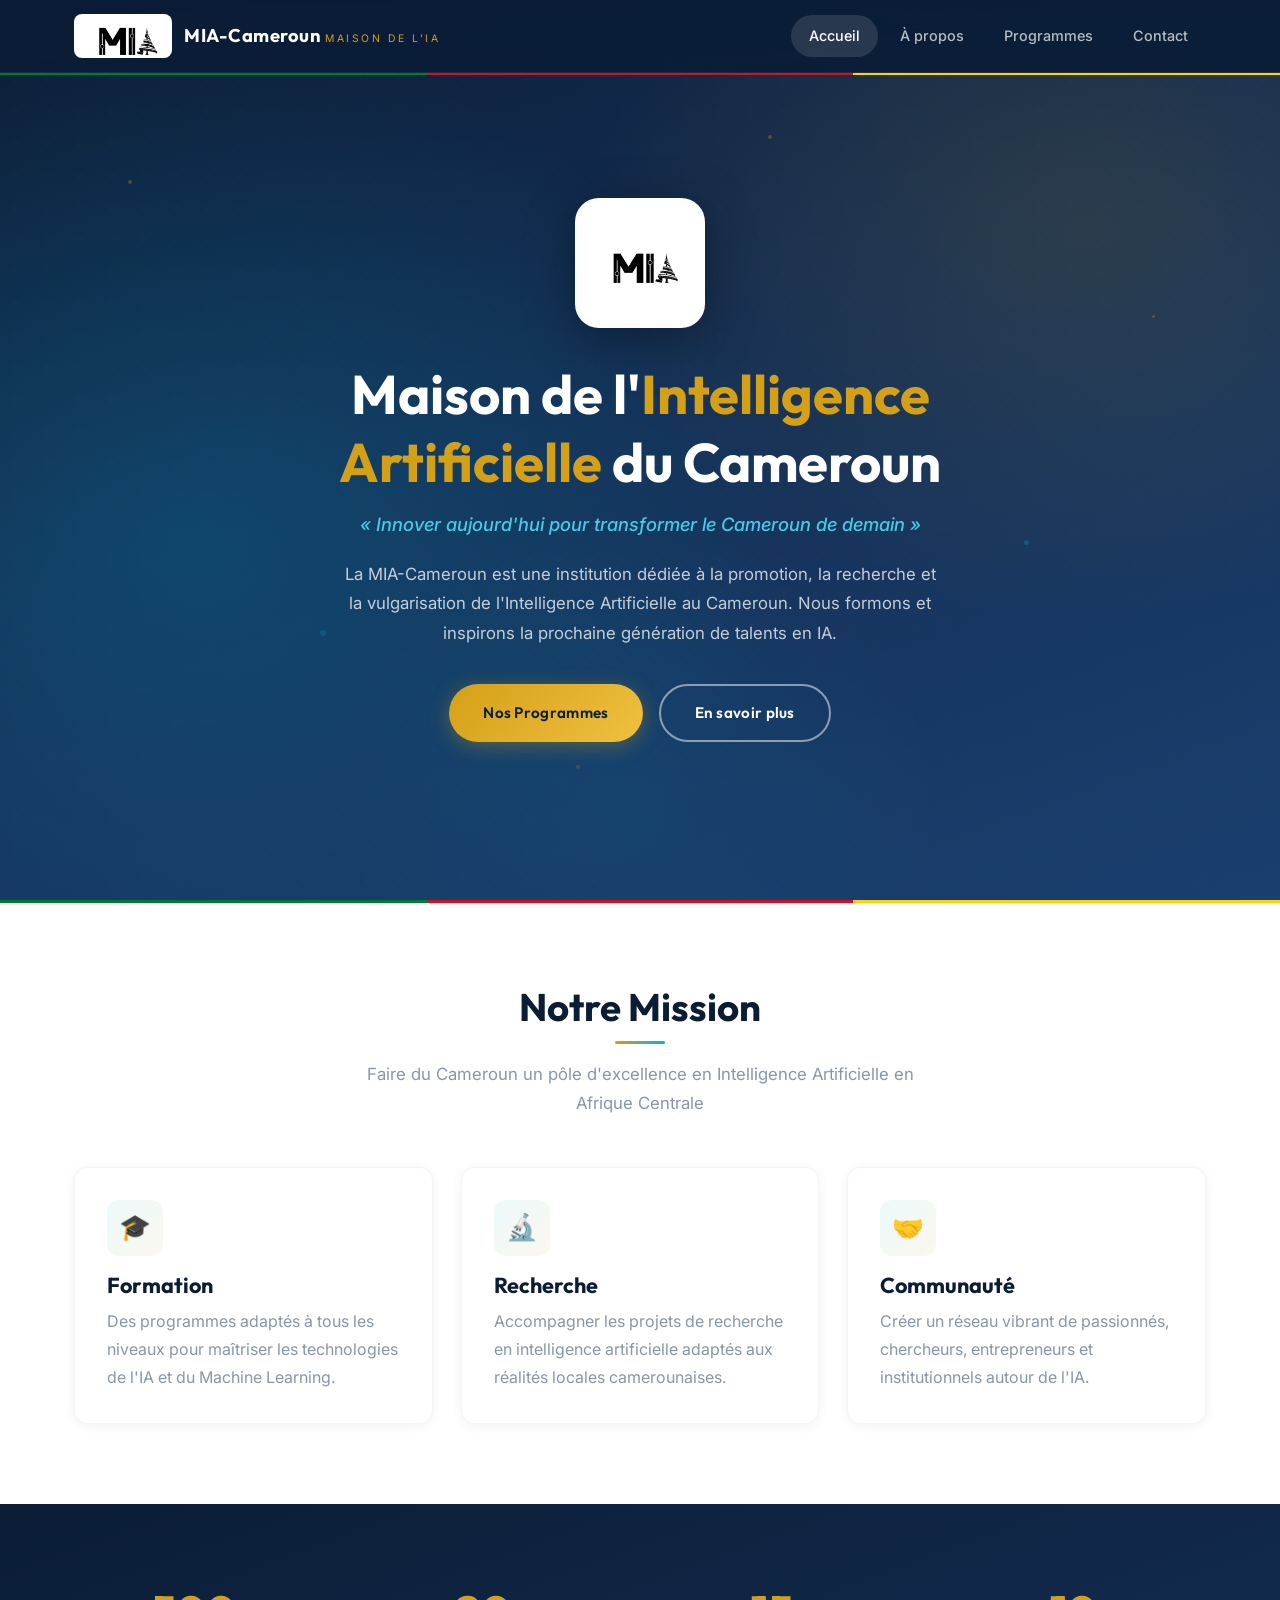
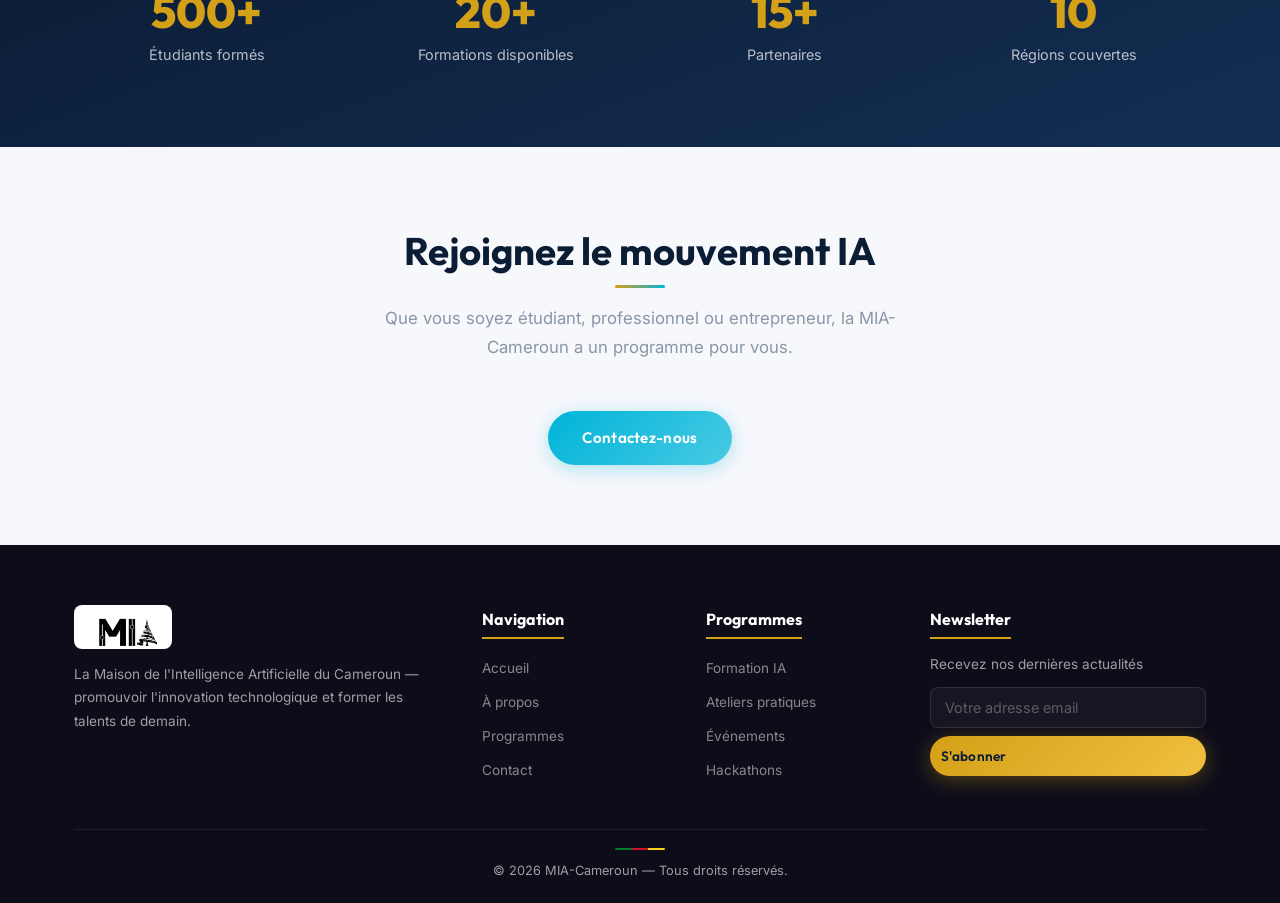
==== index.html @ fafa50e0 "ajajah" ====
<!DOCTYPE html>
<html lang="fr">

<head>
    <meta charset="UTF-8">
    <meta name="viewport" content="width=device-width, initial-scale=1.0">
    <meta name="description"
        content="MIA-Cameroun — Maison de l'Intelligence Artificielle du Cameroun. Promotion, formation et innovation en IA.">
    <title>MIA-Cameroun | Maison de l'Intelligence Artificielle du Cameroun</title>
    <link rel="stylesheet" href="css/style.css">
</head>

<body>

    <!-- Navbar -->
    <nav class="navbar">
        <div class="container">
            <a href="index.html" class="navbar-brand">
                <img src="logo.jpeg" alt="Logo MIA-Cameroun">
                <div class="brand-text">
                    <span class="name">MIA-Cameroun</span>
                    <span class="sub">Maison de l'IA</span>
                </div>
            </a>
            <div class="nav-links" id="navLinks">
                <a href="index.html" class="active">Accueil</a>
                <a href="a-propos.html">À propos</a>
                <a href="programmes.html">Programmes</a>
                <a href="contact.html">Contact</a>
            </div>
            <div class="hamburger" onclick="document.getElementById('navLinks').classList.toggle('active')">
                <span></span><span></span><span></span>
            </div>
        </div>
    </nav>
    <div class="tri-stripe tri-fixed">
        <div class="g"></div>
        <div class="r"></div>
        <div class="y"></div>
    </div>

    <!-- Hero -->
    <section class="hero">
        <div class="particles"><span></span><span></span><span></span><span></span><span></span><span></span></div>
        <div class="hero-inner">
            <img src="logo.jpeg" alt="Logo MIA-Cameroun" class="hero-logo">
            <h1>Maison de l'<span class="gold">Intelligence Artificielle</span> du Cameroun</h1>
            <p class="slogan">« Innover aujourd'hui pour transformer le Cameroun de demain »</p>
            <p class="desc">La MIA-Cameroun est une institution dédiée à la promotion, la recherche et la vulgarisation
                de l'Intelligence Artificielle au Cameroun. Nous formons et inspirons la prochaine génération de talents
                en IA.</p>
            <div class="hero-btns">
                <a href="programmes.html" class="btn btn-gold">Nos Programmes</a>
                <a href="a-propos.html" class="btn btn-outline">En savoir plus</a>
            </div>
        </div>
    </section>

    <div class="tri-stripe">
        <div class="g"></div>
        <div class="r"></div>
        <div class="y"></div>
    </div>

    <!-- Mission -->
    <section class="section">
        <div class="container">
            <div class="section-head">
                <h2>Notre Mission</h2>
                <div class="bar"></div>
                <p>Faire du Cameroun un pôle d'excellence en Intelligence Artificielle en Afrique Centrale</p>
            </div>
            <div class="grid-3">
                <div class="card">
                    <div class="card-icon">🎓</div>
                    <h3>Formation</h3>
                    <p>Des programmes adaptés à tous les niveaux pour maîtriser les technologies de l'IA et du Machine
                        Learning.</p>
                </div>
                <div class="card">
                    <div class="card-icon">🔬</div>
                    <h3>Recherche</h3>
                    <p>Accompagner les projets de recherche en intelligence artificielle adaptés aux réalités locales
                        camerounaises.</p>
                </div>
                <div class="card">
                    <div class="card-icon">🤝</div>
                    <h3>Communauté</h3>
                    <p>Créer un réseau vibrant de passionnés, chercheurs, entrepreneurs et institutionnels autour de
                        l'IA.</p>
                </div>
            </div>
        </div>
    </section>

    <!-- Stats -->
    <section class="section section-dark">
        <div class="container">
            <div class="stats-grid">
                <div class="stat">
                    <h3>500+</h3>
                    <p>Étudiants formés</p>
                </div>
                <div class="stat">
                    <h3>20+</h3>
                    <p>Formations disponibles</p>
                </div>
                <div class="stat">
                    <h3>15+</h3>
                    <p>Partenaires</p>
                </div>
                <div class="stat">
                    <h3>10</h3>
                    <p>Régions couvertes</p>
                </div>
            </div>
        </div>
    </section>

    <!-- CTA -->
    <section class="section section-alt" style="text-align:center;">
        <div class="container">
            <div class="section-head">
                <h2>Rejoignez le mouvement IA</h2>
                <div class="bar"></div>
                <p>Que vous soyez étudiant, professionnel ou entrepreneur, la MIA-Cameroun a un programme pour vous.</p>
            </div>
            <a href="contact.html" class="btn btn-cyan">Contactez-nous</a>
        </div>
    </section>

    <!-- Footer -->
    <footer class="footer">
        <div class="container">
            <div class="footer-grid">
                <div class="footer-brand">
                    <img src="logo.jpeg" alt="MIA-Cameroun">
                    <p>La Maison de l'Intelligence Artificielle du Cameroun — promouvoir l'innovation technologique et
                        former les talents de demain.</p>
                </div>
                <div>
                    <h4>Navigation</h4>
                    <ul>
                        <li><a href="index.html">Accueil</a></li>
                        <li><a href="a-propos.html">À propos</a></li>
                        <li><a href="programmes.html">Programmes</a></li>
                        <li><a href="contact.html">Contact</a></li>
                    </ul>
                </div>
                <div>
                    <h4>Programmes</h4>
                    <ul>
                        <li><a href="programmes.html">Formation IA</a></li>
                        <li><a href="programmes.html">Ateliers pratiques</a></li>
                        <li><a href="programmes.html">Événements</a></li>
                        <li><a href="programmes.html">Hackathons</a></li>
                    </ul>
                </div>
                <div>
                    <h4>Newsletter</h4>
                    <p style="font-size:.85rem;margin-bottom:10px;">Recevez nos dernières actualités</p>
                    <div class="footer-nl">
                        <input type="email" placeholder="Votre adresse email">
                        <button class="btn btn-gold"
                            style="width:100%;padding:11px;font-size:.85rem;">S'abonner</button>
                    </div>
                </div>
            </div>
            <div class="footer-bottom">
                <div class="footer-mini-tri"><span></span><span></span><span></span></div>
                <p>&copy; 2026 MIA-Cameroun — Tous droits réservés.</p>
            </div>
        </div>
    </footer>

</body>

</html>
---- css/style.css ----
@import url('https://fonts.googleapis.com/css2?family=Inter:wght@400;500;600;700&family=Outfit:wght@400;500;600;700;800&display=swap');

:root {
    --primary: #0b1d35;
    --primary-light: #132d52;
    --primary-mid: #1a3f6f;
    --secondary: #d4a017;
    --secondary-light: #f0c040;
    --accent: #00b4d8;
    --accent-light: #48cae4;
    --white: #ffffff;
    --off-white: #f7f8fc;
    --gray-light: #e4e8ef;
    --gray: #8896a7;
    --gray-dark: #3d4f63;
    --dark: #0d0d1a;
    --cam-green: #007a33;
    --cam-red: #ce1126;
    --cam-yellow: #fcd116;
    --font-h: 'Outfit', sans-serif;
    --font-b: 'Inter', sans-serif;
    --shadow-sm: 0 2px 12px rgba(11, 29, 53, .06);
    --shadow-md: 0 8px 30px rgba(11, 29, 53, .10);
    --shadow-lg: 0 16px 50px rgba(11, 29, 53, .16);
    --radius: 14px;
    --ease: cubic-bezier(.4, 0, .2, 1);
}

*,
*::before,
*::after {
    margin: 0;
    padding: 0;
    box-sizing: border-box;
}

html {
    scroll-behavior: smooth;
}

body {
    font-family: var(--font-b);
    color: var(--gray-dark);
    background: var(--white);
    line-height: 1.75;
    overflow-x: hidden;
}

h1,
h2,
h3,
h4 {
    font-family: var(--font-h);
    color: var(--primary);
    font-weight: 700;
    line-height: 1.25;
}

h1 {
    font-size: clamp(2rem, 5vw, 3.4rem);
}

h2 {
    font-size: clamp(1.6rem, 3.5vw, 2.4rem);
}

h3 {
    font-size: 1.35rem;
}

a {
    text-decoration: none;
    color: inherit;
    transition: .3s var(--ease);
}

img {
    max-width: 100%;
    height: auto;
    display: block;
}

ul {
    list-style: none;
}

.container {
    max-width: 1180px;
    margin: 0 auto;
    padding: 0 24px;
}

/* ---------- BUTTONS ---------- */
.btn {
    display: inline-flex;
    align-items: center;
    gap: 8px;
    padding: 14px 34px;
    border-radius: 50px;
    font-family: var(--font-h);
    font-weight: 600;
    font-size: .95rem;
    border: none;
    cursor: pointer;
    transition: .35s var(--ease);
    letter-spacing: .3px;
    position: relative;
    overflow: hidden;
}

.btn::after {
    content: '';
    position: absolute;
    inset: 0;
    background: linear-gradient(120deg, transparent 40%, rgba(255, 255, 255, .25) 50%, transparent 60%);
    transform: translateX(-100%);
    transition: .6s;
}

.btn:hover::after {
    transform: translateX(100%);
}

.btn-gold {
    background: linear-gradient(135deg, var(--secondary), var(--secondary-light));
    color: var(--primary);
    box-shadow: 0 4px 20px rgba(212, 160, 23, .35);
}

.btn-gold:hover {
    transform: translateY(-3px);
    box-shadow: 0 8px 30px rgba(212, 160, 23, .5);
}

.btn-outline {
    background: transparent;
    color: var(--white);
    border: 2px solid rgba(255, 255, 255, .5);
}

.btn-outline:hover {
    background: var(--white);
    color: var(--primary);
    border-color: var(--white);
}

.btn-cyan {
    background: linear-gradient(135deg, var(--accent), var(--accent-light));
    color: var(--white);
    box-shadow: 0 4px 20px rgba(0, 180, 216, .3);
}

.btn-cyan:hover {
    transform: translateY(-3px);
    box-shadow: 0 8px 30px rgba(0, 180, 216, .45);
}

/* ---------- NAVBAR ---------- */
.navbar {
    position: fixed;
    top: 0;
    left: 0;
    right: 0;
    z-index: 1000;
    background: rgba(11, 29, 53, .92);
    backdrop-filter: blur(16px) saturate(1.8);
    border-bottom: 1px solid rgba(255, 255, 255, .06);
}

.navbar .container {
    display: flex;
    align-items: center;
    justify-content: space-between;
    height: 72px;
}

.navbar-brand {
    display: flex;
    align-items: center;
    gap: 12px;
}

.navbar-brand img {
    height: 44px;
    border-radius: 8px;
    background: #fff;
    padding: 3px;
}

.brand-text .name {
    font-family: var(--font-h);
    font-weight: 700;
    font-size: 1.15rem;
    color: #fff;
    letter-spacing: .5px;
}

.brand-text .sub {
    font-size: .65rem;
    color: var(--secondary);
    letter-spacing: 2.5px;
    text-transform: uppercase;
}

.nav-links {
    display: flex;
    align-items: center;
    gap: 4px;
}

.nav-links a {
    color: rgba(255, 255, 255, .7);
    padding: 8px 18px;
    border-radius: 50px;
    font-weight: 500;
    font-size: .9rem;
    transition: .3s var(--ease);
}

.nav-links a:hover {
    color: #fff;
    background: rgba(255, 255, 255, .08);
}

.nav-links a.active {
    color: #fff;
    background: rgba(255, 255, 255, .12);
}

.hamburger {
    display: none;
    flex-direction: column;
    gap: 5px;
    cursor: pointer;
}

.hamburger span {
    width: 26px;
    height: 2.5px;
    background: #fff;
    border-radius: 4px;
    transition: .3s var(--ease);
}

/* ---------- TRICOLORE ---------- */
.tri-stripe {
    height: 3px;
    display: flex;
}

.tri-stripe .g {
    flex: 1;
    background: var(--cam-green);
}

.tri-stripe .r {
    flex: 1;
    background: var(--cam-red);
}

.tri-stripe .y {
    flex: 1;
    background: var(--cam-yellow);
}

.tri-fixed {
    position: fixed;
    top: 72px;
    left: 0;
    right: 0;
    z-index: 999;
}

/* ---------- HERO ---------- */
.hero {
    min-height: 100vh;
    display: flex;
    align-items: center;
    justify-content: center;
    background: linear-gradient(160deg, var(--primary) 0%, var(--primary-light) 40%, var(--primary-mid) 100%);
    position: relative;
    padding: 100px 24px 60px;
    overflow: hidden;
}

.hero::before {
    content: '';
    position: absolute;
    inset: 0;
    background:
        radial-gradient(ellipse 600px 500px at 15% 60%, rgba(0, 180, 216, .18), transparent),
        radial-gradient(ellipse 500px 400px at 85% 25%, rgba(212, 160, 23, .12), transparent),
        radial-gradient(ellipse 300px 300px at 50% 90%, rgba(0, 180, 216, .08), transparent);
}

.hero::after {
    content: '';
    position: absolute;
    inset: 0;
    background-image:
        radial-gradient(rgba(255, 255, 255, .04) 1px, transparent 1px);
    background-size: 32px 32px;
}

.hero-inner {
    position: relative;
    z-index: 2;
    text-align: center;
    max-width: 780px;
}

.hero-logo {
    width: 130px;
    height: 130px;
    border-radius: 24px;
    object-fit: contain;
    background: #fff;
    padding: 14px;
    margin: 0 auto 32px;
    box-shadow: 0 12px 50px rgba(0, 0, 0, .35);
    animation: logoFloat 4s ease-in-out infinite;
}

@keyframes logoFloat {

    0%,
    100% {
        transform: translateY(0) rotate(0);
    }

    50% {
        transform: translateY(-12px) rotate(1deg);
    }
}

.hero h1 {
    color: #fff;
    margin-bottom: 12px;
}

.hero h1 .gold {
    color: var(--secondary);
}

.hero .slogan {
    color: var(--accent-light);
    font-size: 1.15rem;
    font-weight: 500;
    font-style: italic;
    margin-bottom: 20px;
}

.hero .desc {
    color: rgba(255, 255, 255, .75);
    font-size: 1.05rem;
    max-width: 600px;
    margin: 0 auto 36px;
}

.hero-btns {
    display: flex;
    gap: 16px;
    justify-content: center;
    flex-wrap: wrap;
}

/* Particules décoratives */
.particles {
    position: absolute;
    inset: 0;
    overflow: hidden;
    pointer-events: none;
}

.particles span {
    position: absolute;
    width: 4px;
    height: 4px;
    background: rgba(212, 160, 23, .3);
    border-radius: 50%;
    animation: particleDrift linear infinite;
}

.particles span:nth-child(1) {
    left: 10%;
    top: 20%;
    animation-duration: 8s;
}

.particles span:nth-child(2) {
    left: 25%;
    top: 70%;
    animation-duration: 12s;
    width: 6px;
    height: 6px;
    background: rgba(0, 180, 216, .2);
}

.particles span:nth-child(3) {
    left: 60%;
    top: 15%;
    animation-duration: 10s;
}

.particles span:nth-child(4) {
    left: 80%;
    top: 60%;
    animation-duration: 9s;
    width: 5px;
    height: 5px;
    background: rgba(0, 180, 216, .25);
}

.particles span:nth-child(5) {
    left: 45%;
    top: 85%;
    animation-duration: 11s;
    background: rgba(212, 160, 23, .2);
}

.particles span:nth-child(6) {
    left: 90%;
    top: 35%;
    animation-duration: 7s;
    width: 3px;
    height: 3px;
}

@keyframes particleDrift {
    0% {
        transform: translateY(0) translateX(0);
        opacity: 0;
    }

    10% {
        opacity: 1;
    }

    90% {
        opacity: 1;
    }

    100% {
        transform: translateY(-100vh) translateX(30px);
        opacity: 0;
    }
}

/* ---------- SECTIONS ---------- */
.section {
    padding: 80px 0;
}

.section-alt {
    background: var(--off-white);
}

.section-dark {
    background: linear-gradient(160deg, var(--primary), var(--primary-light));
    color: #fff;
}

.section-dark h2,
.section-dark h3 {
    color: #fff;
}

.section-head {
    text-align: center;
    margin-bottom: 48px;
}

.section-head h2 {
    margin-bottom: 8px;
}

.section-head .bar {
    width: 50px;
    height: 3px;
    margin: 10px auto 16px;
    background: linear-gradient(90deg, var(--secondary), var(--accent));
    border-radius: 4px;
}

.section-head p {
    color: var(--gray);
    font-size: 1.05rem;
    max-width: 560px;
    margin: 0 auto;
}

/* ---------- GRILLE CARTES ---------- */
.grid-3 {
    display: grid;
    grid-template-columns: repeat(auto-fit, minmax(300px, 1fr));
    gap: 28px;
}

.grid-2 {
    display: grid;
    grid-template-columns: 1fr 1fr;
    gap: 40px;
    align-items: center;
}

.card {
    background: #fff;
    border-radius: var(--radius);
    padding: 32px;
    box-shadow: var(--shadow-sm);
    transition: .4s var(--ease);
    border: 1px solid rgba(0, 0, 0, .04);
    position: relative;
    overflow: hidden;
}

.card::before {
    content: '';
    position: absolute;
    top: 0;
    left: 0;
    right: 0;
    height: 3px;
    background: linear-gradient(90deg, var(--secondary), var(--accent));
    opacity: 0;
    transition: .4s var(--ease);
}

.card:hover {
    transform: translateY(-6px);
    box-shadow: var(--shadow-lg);
}

.card:hover::before {
    opacity: 1;
}

.card-icon {
    width: 56px;
    height: 56px;
    border-radius: 12px;
    display: flex;
    align-items: center;
    justify-content: center;
    font-size: 1.6rem;
    margin-bottom: 16px;
    background: linear-gradient(135deg, rgba(0, 180, 216, .08), rgba(212, 160, 23, .08));
}

.card h3 {
    margin-bottom: 8px;
}

.card p {
    color: var(--gray);
}

/* ---------- STATS ---------- */
.stats-grid {
    display: grid;
    grid-template-columns: repeat(4, 1fr);
    gap: 24px;
    text-align: center;
}

.stat h3 {
    font-size: 2.8rem;
    color: var(--secondary);
    margin-bottom: 2px;
    font-weight: 800;
}

.stat p {
    color: rgba(255, 255, 255, .7);
    font-size: .9rem;
}

/* ---------- PAGE BANNER ---------- */
.page-banner {
    background: linear-gradient(160deg, var(--primary), var(--primary-light), var(--primary-mid));
    padding: 130px 0 70px;
    text-align: center;
    position: relative;
    overflow: hidden;
}

.page-banner::before {
    content: '';
    position: absolute;
    inset: 0;
    background: radial-gradient(circle at 50% 50%, rgba(0, 180, 216, .1), transparent 60%);
}

.page-banner h1 {
    color: #fff;
    position: relative;
    z-index: 2;
    margin-bottom: 8px;
}

.page-banner p {
    color: rgba(255, 255, 255, .6);
    font-size: 1.1rem;
    position: relative;
    z-index: 2;
}

/* ---------- À PROPOS ---------- */
.about-grid {
    display: grid;
    grid-template-columns: 1.2fr .8fr;
    gap: 48px;
    align-items: center;
}

.about-grid .text h2 {
    margin-bottom: 16px;
}

.about-grid .text p {
    margin-bottom: 14px;
    color: var(--gray-dark);
}

.about-grid .logo-box {
    display: flex;
    align-items: center;
    justify-content: center;
    background: #fff;
    border-radius: 20px;
    padding: 40px;
    box-shadow: var(--shadow-md);
}

.about-grid .logo-box img {
    max-width: 280px;
}

.check-list li {
    padding: 8px 0 8px 28px;
    position: relative;
    color: var(--gray-dark);
}

.check-list li::before {
    content: '✦';
    position: absolute;
    left: 0;
    top: 10px;
    color: var(--secondary);
    font-size: .75rem;
}

.values-grid {
    display: grid;
    grid-template-columns: repeat(auto-fit, minmax(240px, 1fr));
    gap: 24px;
}

.value-card {
    text-align: center;
    padding: 32px 24px;
    border-radius: var(--radius);
    background: #fff;
    box-shadow: var(--shadow-sm);
    transition: .4s var(--ease);
    border-top: 3px solid var(--secondary);
    position: relative;
}

.value-card:hover {
    transform: translateY(-6px);
    box-shadow: var(--shadow-lg);
}

.value-card .ico {
    font-size: 2.4rem;
    margin-bottom: 14px;
}

.value-card h3 {
    margin-bottom: 8px;
}

.value-card p {
    color: var(--gray);
    font-size: .92rem;
}

.quote-box {
    max-width: 700px;
    margin: 0 auto;
    padding: 32px 40px;
    border-radius: var(--radius);
    background: linear-gradient(135deg, var(--primary), var(--primary-light));
    color: #fff;
    text-align: center;
    position: relative;
}

.quote-box::before {
    content: '"';
    position: absolute;
    top: -10px;
    left: 24px;
    font-size: 6rem;
    color: rgba(212, 160, 23, .15);
    font-family: serif;
    line-height: 1;
}

.quote-box p {
    font-style: italic;
    font-size: 1.15rem;
    color: rgba(255, 255, 255, .9);
    margin-bottom: 12px;
}

.quote-box .author {
    color: var(--secondary);
    font-weight: 600;
}

/* ---------- PROGRAMMES ---------- */
.prog-card {
    border-radius: var(--radius);
    overflow: hidden;
    box-shadow: var(--shadow-sm);
    transition: .4s var(--ease);
    background: #fff;
    border: 1px solid rgba(0, 0, 0, .04);
}

.prog-card:hover {
    transform: translateY(-6px);
    box-shadow: var(--shadow-lg);
}

.prog-card .head {
    padding: 24px 28px;
    position: relative;
    overflow: hidden;
    background: linear-gradient(135deg, var(--primary), var(--primary-mid));
    color: #fff;
}

.prog-card .head::before {
    content: '';
    position: absolute;
    top: -30px;
    right: -30px;
    width: 120px;
    height: 120px;
    border-radius: 50%;
    background: rgba(212, 160, 23, .12);
}

.prog-card .head .tag {
    display: inline-block;
    padding: 4px 14px;
    border-radius: 20px;
    background: rgba(212, 160, 23, .25);
    color: var(--secondary-light);
    font-size: .75rem;
    font-weight: 600;
    margin-bottom: 6px;
}

.prog-card .head h3 {
    color: #fff;
    font-size: 1.15rem;
}

.prog-card .body {
    padding: 28px;
}

.prog-card .body p {
    color: var(--gray-dark);
    margin-bottom: 14px;
}

.prog-card .body ul li {
    padding: 5px 0 5px 24px;
    position: relative;
    color: var(--gray-dark);
    font-size: .92rem;
}

.prog-card .body ul li::before {
    content: '▸';
    position: absolute;
    left: 0;
    color: var(--secondary);
    font-weight: 700;
}

.prog-card .body .meta {
    font-size: .85rem;
    color: var(--gray);
    margin-top: 14px;
}

.event-card {
    border-radius: var(--radius);
    padding: 28px;
    background: #fff;
    box-shadow: var(--shadow-sm);
    transition: .4s var(--ease);
    border-left: 4px solid;
    position: relative;
}

.event-card:hover {
    transform: translateY(-5px);
    box-shadow: var(--shadow-lg);
}

.event-card .ev-icon {
    font-size: 2rem;
    margin-bottom: 12px;
}

.event-card h3 {
    margin-bottom: 8px;
}

.event-card p {
    color: var(--gray);
    font-size: .92rem;
    margin-bottom: 12px;
}

.event-card .date {
    font-weight: 600;
    font-size: .88rem;
}

/* ---------- CONTACT ---------- */
.contact-grid {
    display: grid;
    grid-template-columns: .9fr 1.1fr;
    gap: 36px;
    align-items: start;
}

.contact-panel {
    background: linear-gradient(160deg, var(--primary), var(--primary-mid));
    padding: 40px;
    border-radius: var(--radius);
    color: #fff;
}

.contact-panel h3 {
    color: #fff;
    margin-bottom: 28px;
    font-size: 1.3rem;
}

.c-item {
    display: flex;
    gap: 14px;
    margin-bottom: 24px;
}

.c-item .ico {
    width: 42px;
    height: 42px;
    border-radius: 10px;
    flex-shrink: 0;
    background: rgba(255, 255, 255, .08);
    display: flex;
    align-items: center;
    justify-content: center;
    font-size: 1.1rem;
}

.c-item h4 {
    color: #fff;
    font-size: .95rem;
    margin-bottom: 2px;
}

.c-item p {
    color: rgba(255, 255, 255, .6);
    font-size: .85rem;
}

.socials {
    display: flex;
    gap: 10px;
    margin-top: 24px;
    padding-top: 20px;
    border-top: 1px solid rgba(255, 255, 255, .1);
}

.socials a {
    width: 38px;
    height: 38px;
    border-radius: 10px;
    background: rgba(255, 255, 255, .08);
    display: flex;
    align-items: center;
    justify-content: center;
    color: #fff;
    font-size: .95rem;
    transition: .3s var(--ease);
}

.socials a:hover {
    background: var(--secondary);
    color: var(--primary);
}

.contact-form {
    background: #fff;
    padding: 40px;
    border-radius: var(--radius);
    box-shadow: var(--shadow-md);
}

.contact-form h3 {
    margin-bottom: 28px;
}

.form-group {
    margin-bottom: 18px;
}

.form-group label {
    display: block;
    font-weight: 600;
    color: var(--primary);
    margin-bottom: 6px;
    font-size: .9rem;
}

.form-group input,
.form-group textarea {
    width: 100%;
    padding: 13px 18px;
    border: 2px solid var(--gray-light);
    border-radius: 10px;
    font-family: var(--font-b);
    font-size: .95rem;
    background: var(--off-white);
    color: var(--gray-dark);
    transition: .3s var(--ease);
}

.form-group input:focus,
.form-group textarea:focus {
    outline: none;
    border-color: var(--accent);
    background: #fff;
    box-shadow: 0 0 0 4px rgba(0, 180, 216, .08);
}

.form-group textarea {
    min-height: 130px;
    resize: vertical;
}

.alert-success {
    margin-top: 18px;
    padding: 16px 20px;
    border-radius: 10px;
    background: linear-gradient(135deg, #d4edda, #c3e6cb);
    color: #155724;
    text-align: center;
    font-weight: 600;
    display: none;
}

/* ---------- FOOTER ---------- */
.footer {
    background: var(--dark);
    color: rgba(255, 255, 255, .6);
    padding: 60px 0 20px;
}

.footer-grid {
    display: grid;
    grid-template-columns: 2fr 1fr 1fr 1.5fr;
    gap: 40px;
    margin-bottom: 40px;
}

.footer-brand img {
    height: 44px;
    margin-bottom: 14px;
    background: #fff;
    border-radius: 8px;
    padding: 3px;
}

.footer-brand p {
    font-size: .85rem;
    line-height: 1.7;
}

.footer h4 {
    color: #fff;
    margin-bottom: 14px;
    font-size: 1rem;
    padding-bottom: 8px;
    border-bottom: 2px solid var(--secondary);
    display: inline-block;
}

.footer ul li {
    margin-bottom: 6px;
}

.footer ul li a {
    color: rgba(255, 255, 255, .5);
    font-size: .85rem;
}

.footer ul li a:hover {
    color: var(--secondary);
    padding-left: 4px;
}

.footer-nl input {
    width: 100%;
    padding: 11px 14px;
    border: 1px solid rgba(255, 255, 255, .1);
    border-radius: 8px;
    background: rgba(255, 255, 255, .04);
    color: #fff;
    font-family: var(--font-b);
    margin-bottom: 8px;
    font-size: .9rem;
}

.footer-nl input::placeholder {
    color: rgba(255, 255, 255, .3);
}

.footer-bottom {
    border-top: 1px solid rgba(255, 255, 255, .08);
    padding-top: 18px;
    text-align: center;
    font-size: .8rem;
}

.footer-mini-tri {
    display: flex;
    width: 50px;
    height: 2px;
    margin: 0 auto 10px;
    border-radius: 2px;
    overflow: hidden;
}

.footer-mini-tri span:nth-child(1) {
    flex: 1;
    background: var(--cam-green);
}

.footer-mini-tri span:nth-child(2) {
    flex: 1;
    background: var(--cam-red);
}

.footer-mini-tri span:nth-child(3) {
    flex: 1;
    background: var(--cam-yellow);
}

/* ---------- RESPONSIVE ---------- */
@media(max-width:992px) {

    .about-grid,
    .contact-grid {
        grid-template-columns: 1fr;
    }

    .footer-grid {
        grid-template-columns: 1fr 1fr;
    }

    .stats-grid {
        grid-template-columns: repeat(2, 1fr);
    }

    .grid-2 {
        grid-template-columns: 1fr;
    }
}

@media(max-width:768px) {
    .nav-links {
        position: fixed;
        top: 72px;
        left: 0;
        right: 0;
        background: var(--primary);
        flex-direction: column;
        padding: 20px;
        display: none;
        box-shadow: var(--shadow-lg);
    }

    .nav-links.active {
        display: flex;
    }

    .hamburger {
        display: flex;
    }

    .hero {
        padding: 90px 20px 50px;
    }

    .hero-btns {
        flex-direction: column;
        align-items: center;
    }

    .page-banner {
        padding: 110px 0 50px;
    }

    .footer-grid {
        grid-template-columns: 1fr;
    }

    .stats-grid {
        grid-template-columns: 1fr 1fr;
        gap: 16px;
    }

    .stat h3 {
        font-size: 2rem;
    }

    .section {
        padding: 56px 0;
    }
}

@media(max-width:480px) {
    .container {
        padding: 0 16px;
    }
}
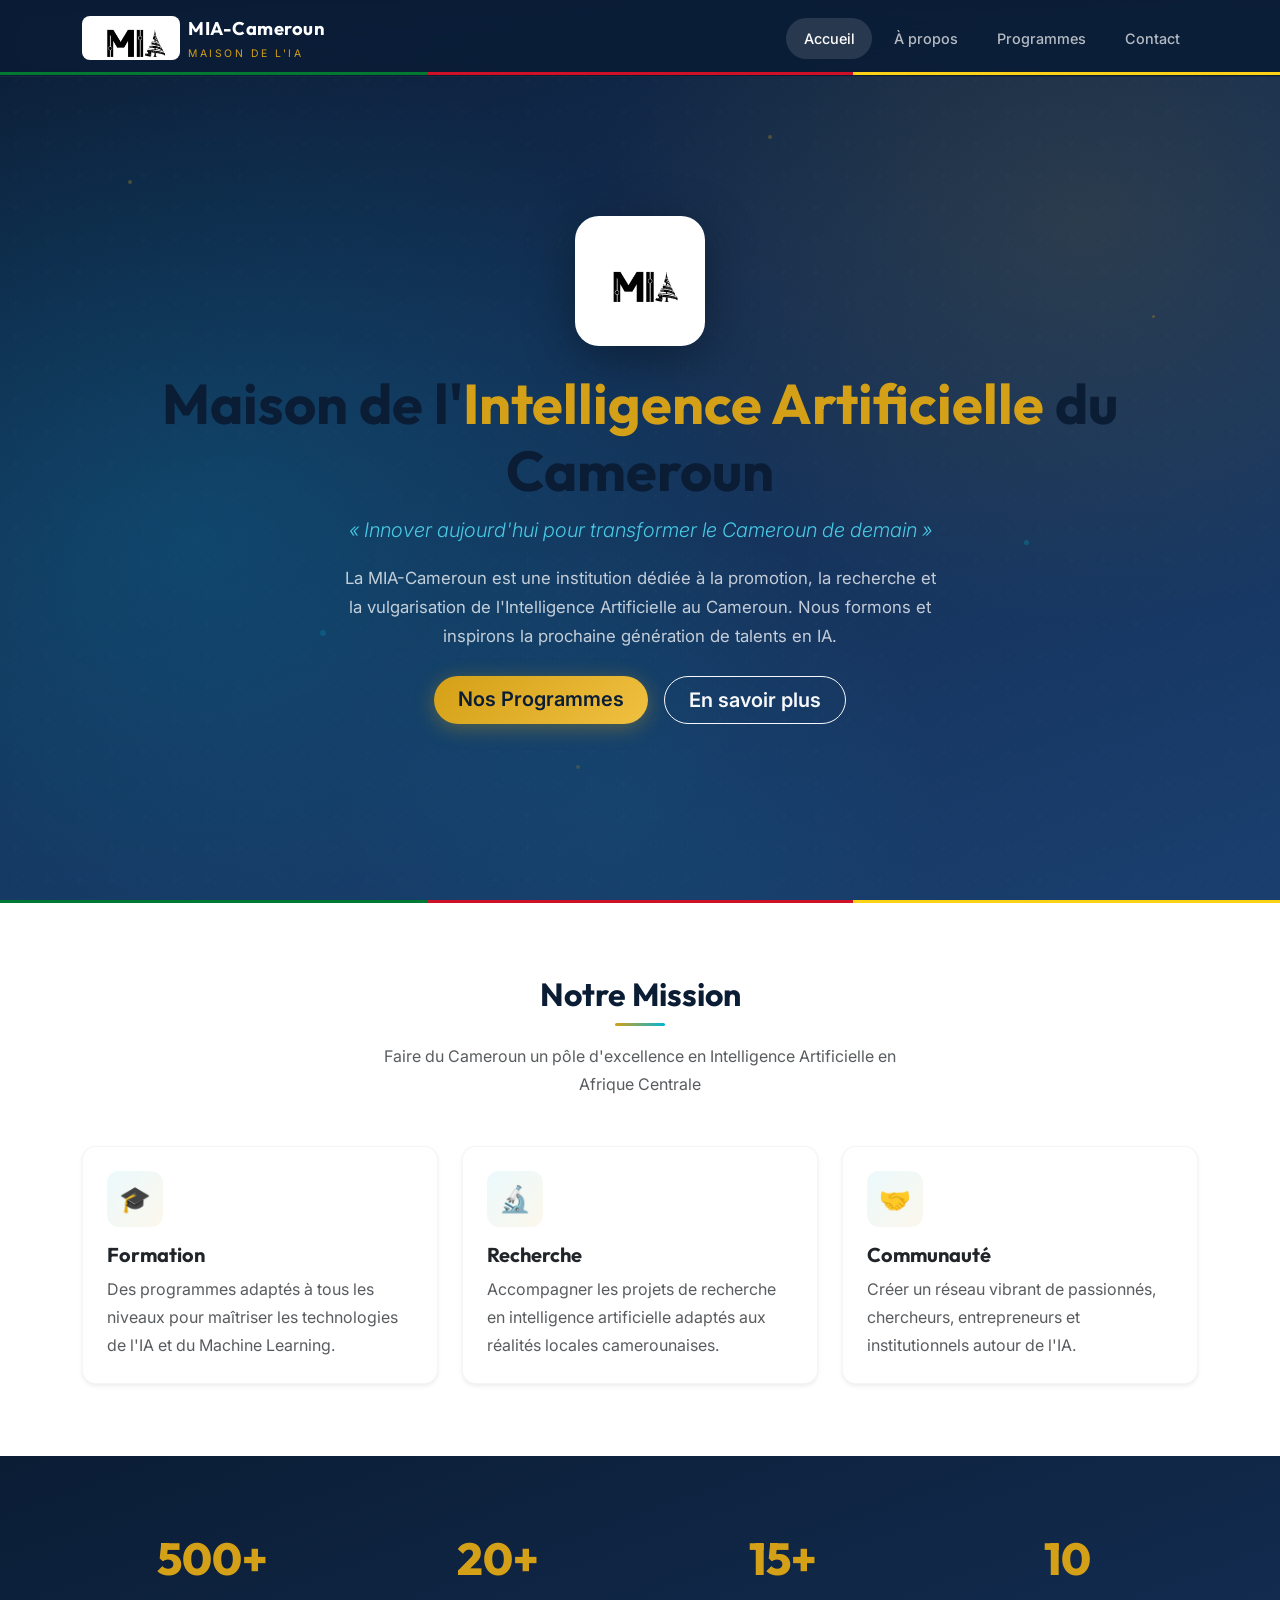
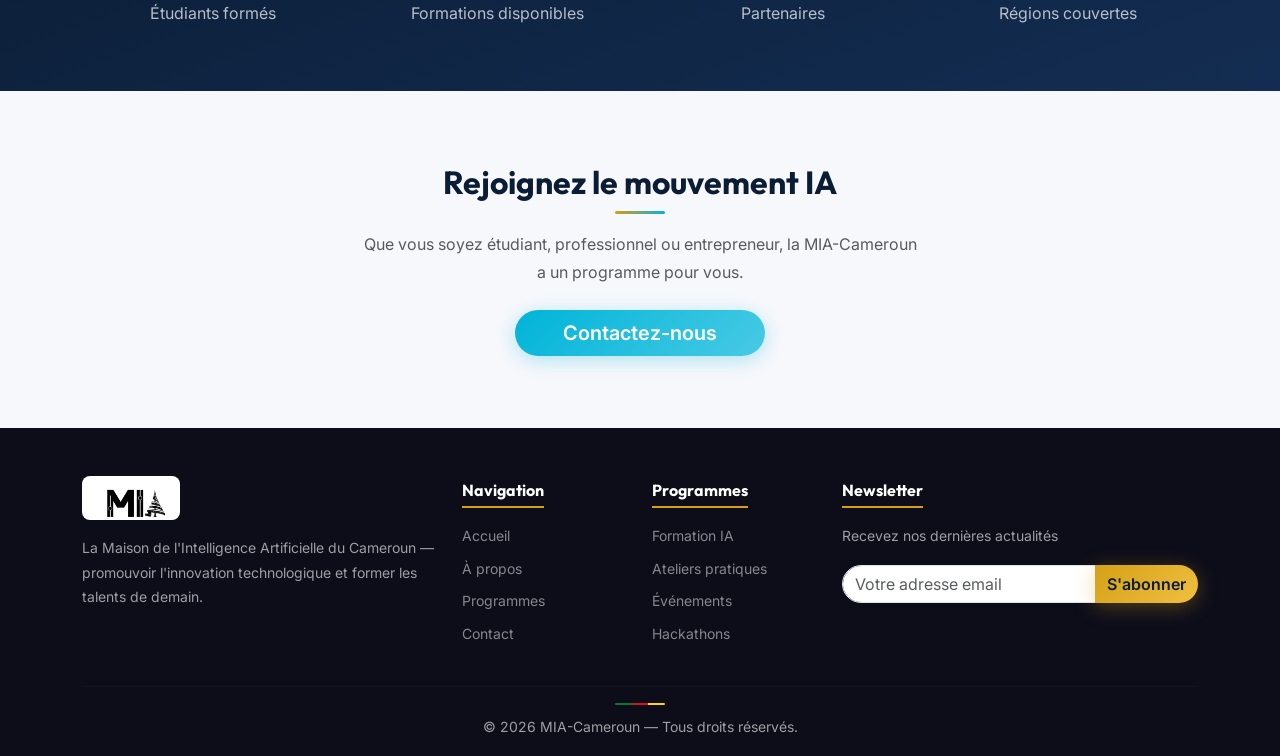
==== commit e95eed2f: "askhgdfas" ====
--- a/index.html
+++ b/index.html
@@ -13,26 +13,30 @@
 <body>
 
     <!-- Navbar -->
-    <nav class="navbar">
+    <nav class="navbar navbar-expand-lg navbar-dark fixed-top navbar-mia">
         <div class="container">
-            <a href="index.html" class="navbar-brand">
-                <img src="logo.jpeg" alt="Logo MIA-Cameroun">
-                <div class="brand-text">
-                    <span class="name">MIA-Cameroun</span>
-                    <span class="sub">Maison de l'IA</span>
+            <a class="navbar-brand d-flex align-items-center gap-2" href="index.html">
+                <img src="logo.jpeg" alt="Logo MIA-Cameroun" class="navbar-brand-logo">
+                <div>
+                    <span class="brand-name d-block">MIA-Cameroun</span>
+                    <span class="brand-sub d-block">Maison de l'IA</span>
                 </div>
             </a>
-            <div class="nav-links" id="navLinks">
-                <a href="index.html" class="active">Accueil</a>
-                <a href="a-propos.html">À propos</a>
-                <a href="programmes.html">Programmes</a>
-                <a href="contact.html">Contact</a>
-            </div>
-            <div class="hamburger" onclick="document.getElementById('navLinks').classList.toggle('active')">
-                <span></span><span></span><span></span>
+            <button class="navbar-toggler border-0" type="button" data-bs-toggle="collapse" data-bs-target="#navbarNav">
+                <span class="navbar-toggler-icon"></span>
+            </button>
+            <div class="collapse navbar-collapse" id="navbarNav">
+                <ul class="navbar-nav ms-auto gap-1">
+                    <li class="nav-item"><a class="nav-link active rounded-pill" href="index.html">Accueil</a></li>
+                    <li class="nav-item"><a class="nav-link rounded-pill" href="a-propos.html">À propos</a></li>
+                    <li class="nav-item"><a class="nav-link rounded-pill" href="programmes.html">Programmes</a></li>
+                    <li class="nav-item"><a class="nav-link rounded-pill" href="contact.html">Contact</a></li>
+                </ul>
             </div>
         </div>
     </nav>
+
+    <!-- Tricolore fixe -->
     <div class="tri-stripe tri-fixed">
         <div class="g"></div>
         <div class="r"></div>
@@ -40,22 +44,30 @@
     </div>
 
     <!-- Hero -->
-    <section class="hero">
+    <section class="hero-mia d-flex align-items-center justify-content-center text-center text-white"
+        style="padding-top:100px;padding-bottom:60px;">
         <div class="particles"><span></span><span></span><span></span><span></span><span></span><span></span></div>
-        <div class="hero-inner">
-            <img src="logo.jpeg" alt="Logo MIA-Cameroun" class="hero-logo">
-            <h1>Maison de l'<span class="gold">Intelligence Artificielle</span> du Cameroun</h1>
-            <p class="slogan">« Innover aujourd'hui pour transformer le Cameroun de demain »</p>
-            <p class="desc">La MIA-Cameroun est une institution dédiée à la promotion, la recherche et la vulgarisation
+        <div class="container position-relative" style="z-index:2;">
+            <img src="logo.jpeg" alt="Logo MIA-Cameroun" class="hero-logo-mia d-block mx-auto mb-4">
+            <h1 class="display-4 fw-bold mb-2">Maison de l'<span class="text-gold">Intelligence Artificielle</span> du
+                Cameroun</h1>
+            <p class="lead fst-italic text-accent mb-3">« Innover aujourd'hui pour transformer le Cameroun de
+                demain »</p>
+            <p class="mx-auto mb-4" style="max-width:600px;color:rgba(255,255,255,.75);font-size:1.05rem;">
+                La MIA-Cameroun est une institution dédiée à la promotion, la recherche et la vulgarisation
                 de l'Intelligence Artificielle au Cameroun. Nous formons et inspirons la prochaine génération de talents
-                en IA.</p>
-            <div class="hero-btns">
-                <a href="programmes.html" class="btn btn-gold">Nos Programmes</a>
-                <a href="a-propos.html" class="btn btn-outline">En savoir plus</a>
+                en IA.
+            </p>
+            <div class="d-flex gap-3 justify-content-center flex-wrap">
+                <a href="programmes.html" class="btn btn-gold btn-lg fw-semibold px-4 rounded-pill btn-shine">Nos
+                    Programmes</a>
+                <a href="a-propos.html" class="btn btn-outline-light btn-lg fw-semibold px-4 rounded-pill">En savoir
+                    plus</a>
             </div>
         </div>
     </section>
 
+    <!-- Tricolore -->
     <div class="tri-stripe">
         <div class="g"></div>
         <div class="r"></div>
@@ -63,116 +75,125 @@
     </div>
 
     <!-- Mission -->
-    <section class="section">
-        <div class="container">
-            <div class="section-head">
-                <h2>Notre Mission</h2>
-                <div class="bar"></div>
-                <p>Faire du Cameroun un pôle d'excellence en Intelligence Artificielle en Afrique Centrale</p>
+    <section class="py-5">
+        <div class="container py-4">
+            <div class="text-center mb-5">
+                <h2 class="fw-bold">Notre Mission</h2>
+                <div class="section-bar"></div>
+                <p class="text-muted mx-auto" style="max-width:560px;">Faire du Cameroun un pôle d'excellence en
+                    Intelligence Artificielle en Afrique Centrale</p>
             </div>
-            <div class="grid-3">
-                <div class="card">
-                    <div class="card-icon">🎓</div>
-                    <h3>Formation</h3>
-                    <p>Des programmes adaptés à tous les niveaux pour maîtriser les technologies de l'IA et du Machine
-                        Learning.</p>
+            <div class="row g-4">
+                <div class="col-md-4">
+                    <div class="card card-mia h-100 shadow-sm p-4">
+                        <div class="card-icon-mia mb-3">🎓</div>
+                        <h5 class="fw-bold">Formation</h5>
+                        <p class="text-muted mb-0">Des programmes adaptés à tous les niveaux pour maîtriser les
+                            technologies de l'IA et du Machine Learning.</p>
+                    </div>
                 </div>
-                <div class="card">
-                    <div class="card-icon">🔬</div>
-                    <h3>Recherche</h3>
-                    <p>Accompagner les projets de recherche en intelligence artificielle adaptés aux réalités locales
-                        camerounaises.</p>
+                <div class="col-md-4">
+                    <div class="card card-mia h-100 shadow-sm p-4">
+                        <div class="card-icon-mia mb-3">🔬</div>
+                        <h5 class="fw-bold">Recherche</h5>
+                        <p class="text-muted mb-0">Accompagner les projets de recherche en intelligence artificielle
+                            adaptés aux réalités locales camerounaises.</p>
+                    </div>
                 </div>
-                <div class="card">
-                    <div class="card-icon">🤝</div>
-                    <h3>Communauté</h3>
-                    <p>Créer un réseau vibrant de passionnés, chercheurs, entrepreneurs et institutionnels autour de
-                        l'IA.</p>
+                <div class="col-md-4">
+                    <div class="card card-mia h-100 shadow-sm p-4">
+                        <div class="card-icon-mia mb-3">🤝</div>
+                        <h5 class="fw-bold">Communauté</h5>
+                        <p class="text-muted mb-0">Créer un réseau vibrant de passionnés, chercheurs, entrepreneurs et
+                            institutionnels autour de l'IA.</p>
+                    </div>
                 </div>
             </div>
         </div>
     </section>
 
     <!-- Stats -->
-    <section class="section section-dark">
-        <div class="container">
-            <div class="stats-grid">
-                <div class="stat">
-                    <h3>500+</h3>
-                    <p>Étudiants formés</p>
+    <section class="section-dark-mia py-5 text-white">
+        <div class="container py-3">
+            <div class="row text-center g-4">
+                <div class="col-6 col-md-3">
+                    <div class="stat-number">500+</div>
+                    <p class="mb-0" style="color:rgba(255,255,255,.7);">Étudiants formés</p>
                 </div>
-                <div class="stat">
-                    <h3>20+</h3>
-                    <p>Formations disponibles</p>
+                <div class="col-6 col-md-3">
+                    <div class="stat-number">20+</div>
+                    <p class="mb-0" style="color:rgba(255,255,255,.7);">Formations disponibles</p>
                 </div>
-                <div class="stat">
-                    <h3>15+</h3>
-                    <p>Partenaires</p>
+                <div class="col-6 col-md-3">
+                    <div class="stat-number">15+</div>
+                    <p class="mb-0" style="color:rgba(255,255,255,.7);">Partenaires</p>
                 </div>
-                <div class="stat">
-                    <h3>10</h3>
-                    <p>Régions couvertes</p>
+                <div class="col-6 col-md-3">
+                    <div class="stat-number">10</div>
+                    <p class="mb-0" style="color:rgba(255,255,255,.7);">Régions couvertes</p>
                 </div>
             </div>
         </div>
     </section>
 
     <!-- CTA -->
-    <section class="section section-alt" style="text-align:center;">
-        <div class="container">
-            <div class="section-head">
-                <h2>Rejoignez le mouvement IA</h2>
-                <div class="bar"></div>
-                <p>Que vous soyez étudiant, professionnel ou entrepreneur, la MIA-Cameroun a un programme pour vous.</p>
-            </div>
-            <a href="contact.html" class="btn btn-cyan">Contactez-nous</a>
+    <section class="py-5" style="background:var(--bs-light);">
+        <div class="container text-center py-4">
+            <h2 class="fw-bold mb-2">Rejoignez le mouvement IA</h2>
+            <div class="section-bar"></div>
+            <p class="text-muted mx-auto mb-4" style="max-width:560px;">Que vous soyez étudiant, professionnel ou
+                entrepreneur, la MIA-Cameroun a un programme pour vous.</p>
+            <a href="contact.html"
+                class="btn btn-cyan btn-lg fw-semibold px-5 rounded-pill btn-shine">Contactez-nous</a>
         </div>
     </section>
 
     <!-- Footer -->
-    <footer class="footer">
+    <footer class="footer-mia pt-5 pb-3">
         <div class="container">
-            <div class="footer-grid">
-                <div class="footer-brand">
-                    <img src="logo.jpeg" alt="MIA-Cameroun">
-                    <p>La Maison de l'Intelligence Artificielle du Cameroun — promouvoir l'innovation technologique et
-                        former les talents de demain.</p>
+            <div class="row g-4 mb-4">
+                <div class="col-lg-4">
+                    <img src="logo.jpeg" alt="MIA-Cameroun" class="navbar-brand-logo mb-3">
+                    <p class="small">La Maison de l'Intelligence Artificielle du Cameroun — promouvoir l'innovation
+                        technologique et former les talents de demain.</p>
                 </div>
-                <div>
-                    <h4>Navigation</h4>
-                    <ul>
-                        <li><a href="index.html">Accueil</a></li>
-                        <li><a href="a-propos.html">À propos</a></li>
-                        <li><a href="programmes.html">Programmes</a></li>
-                        <li><a href="contact.html">Contact</a></li>
+                <div class="col-6 col-lg-2">
+                    <h6 class="mb-3 fw-bold">Navigation</h6>
+                    <ul class="list-unstyled small">
+                        <li class="mb-2"><a href="index.html">Accueil</a></li>
+                        <li class="mb-2"><a href="a-propos.html">À propos</a></li>
+                        <li class="mb-2"><a href="programmes.html">Programmes</a></li>
+                        <li class="mb-2"><a href="contact.html">Contact</a></li>
                     </ul>
                 </div>
-                <div>
-                    <h4>Programmes</h4>
-                    <ul>
-                        <li><a href="programmes.html">Formation IA</a></li>
-                        <li><a href="programmes.html">Ateliers pratiques</a></li>
-                        <li><a href="programmes.html">Événements</a></li>
-                        <li><a href="programmes.html">Hackathons</a></li>
+                <div class="col-6 col-lg-2">
+                    <h6 class="mb-3 fw-bold">Programmes</h6>
+                    <ul class="list-unstyled small">
+                        <li class="mb-2"><a href="programmes.html">Formation IA</a></li>
+                        <li class="mb-2"><a href="programmes.html">Ateliers pratiques</a></li>
+                        <li class="mb-2"><a href="programmes.html">Événements</a></li>
+                        <li class="mb-2"><a href="programmes.html">Hackathons</a></li>
                     </ul>
                 </div>
-                <div>
-                    <h4>Newsletter</h4>
-                    <p style="font-size:.85rem;margin-bottom:10px;">Recevez nos dernières actualités</p>
-                    <div class="footer-nl">
-                        <input type="email" placeholder="Votre adresse email">
-                        <button class="btn btn-gold"
-                            style="width:100%;padding:11px;font-size:.85rem;">S'abonner</button>
+                <div class="col-lg-4">
+                    <h6 class="mb-3 fw-bold">Newsletter</h6>
+                    <p class="small">Recevez nos dernières actualités</p>
+                    <div class="input-group">
+                        <input type="email" class="form-control footer-nl rounded-start-pill"
+                            placeholder="Votre adresse email">
+                        <button class="btn btn-gold fw-semibold rounded-end-pill btn-shine">S'abonner</button>
                     </div>
                 </div>
             </div>
-            <div class="footer-bottom">
-                <div class="footer-mini-tri"><span></span><span></span><span></span></div>
-                <p>&copy; 2026 MIA-Cameroun — Tous droits réservés.</p>
+            <hr style="border-color:rgba(255,255,255,.08);">
+            <div class="text-center">
+                <div class="tri-mini"><span></span><span></span><span></span></div>
+                <p class="small mb-0">&copy; 2026 MIA-Cameroun — Tous droits réservés.</p>
             </div>
         </div>
     </footer>
 
+    <script src="bootstrap-5.3.8/bootstrap-5.3.8/dist/js/bootstrap.bundle.min.js"></script>
 </body>
 
 </html>
